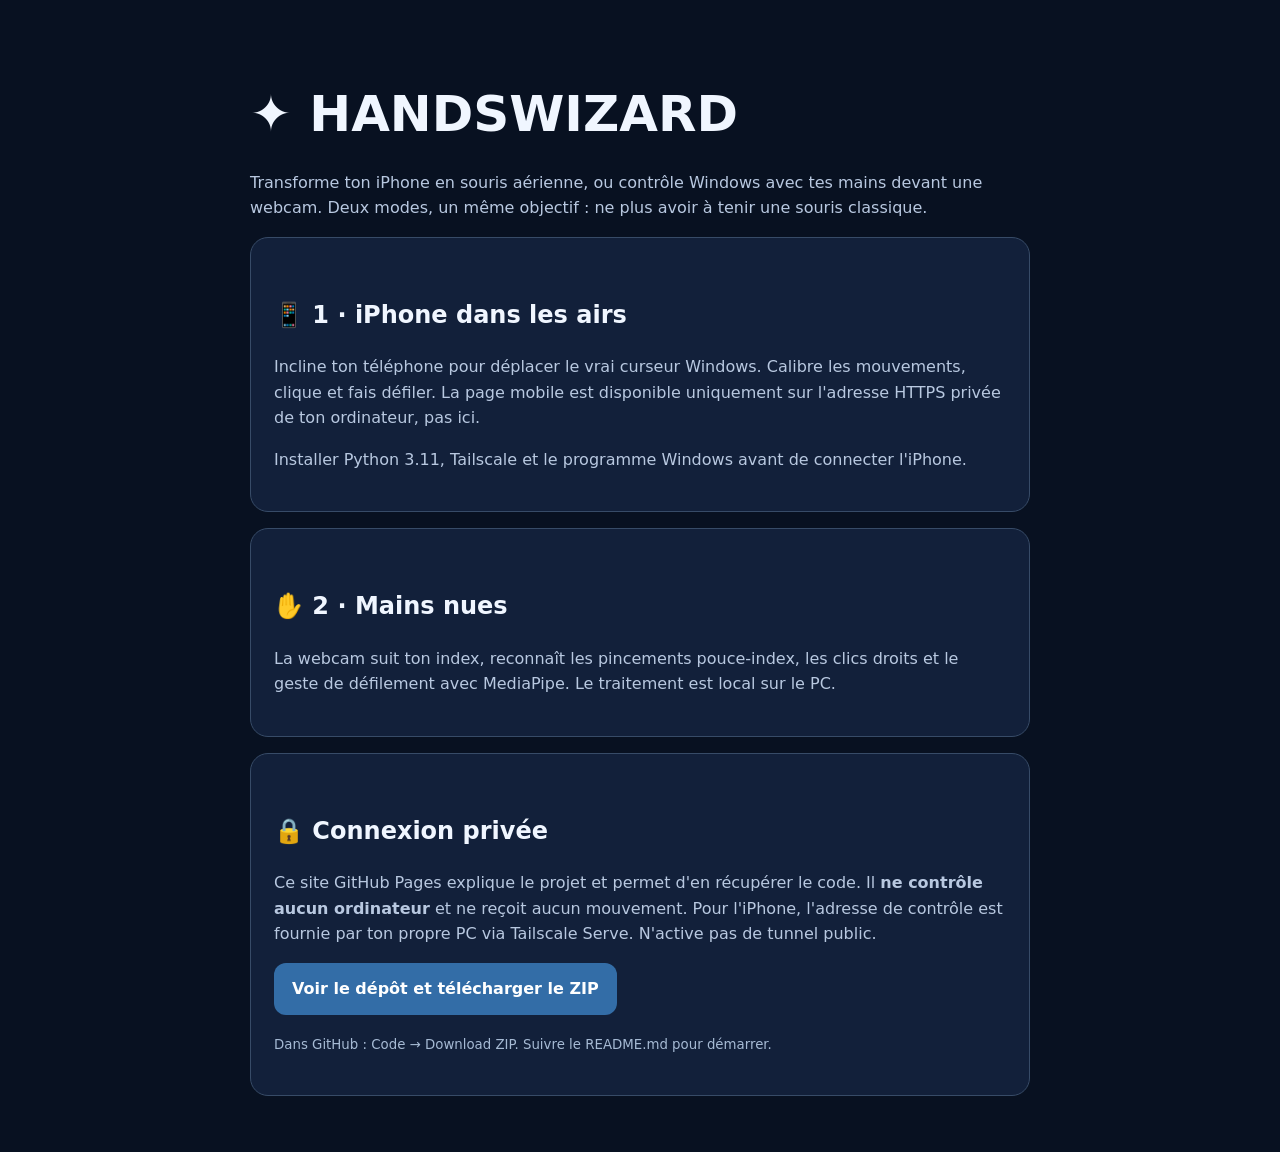
==== archives_experimentales/handswizard/v2/index.html @ 4b70976b "Ajouter l’intégration locale et archiver les prototypes" ====
<!doctype html><html lang="fr-CA"><head><meta charset="utf-8"><meta name="viewport" content="width=device-width,initial-scale=1"><title>Handswizard — souris aérienne</title><style>:root{font-family:system-ui,-apple-system,sans-serif;color-scheme:dark}body{max-width:780px;margin:0 auto;padding:40px 20px;background:#081121;color:#f0f6ff;line-height:1.6}h1{font-size:clamp(30px,5vw,50px);margin-bottom:0}h2{margin-top:35px}p{color:#b8c8e0}.card{background:#12203a;border:1px solid #374b67;border-radius:18px;padding:23px;margin:16px 0}a{color:#a2d2ff}.btn{display:inline-block;background:#336da7;border-radius:12px;padding:13px 18px;color:white;text-decoration:none;font-weight:700}code{background:#07101f;padding:3px 6px;border-radius:5px}small{color:#a6bad4}</style></head><body><h1>✦ HANDSWIZARD</h1><p>Transforme ton iPhone en souris aérienne, ou contrôle Windows avec tes mains devant une webcam. Deux modes, un même objectif : ne plus avoir à tenir une souris classique.</p><div class="card"><h2>📱 1 · iPhone dans les airs</h2><p>Incline ton téléphone pour déplacer le vrai curseur Windows. Calibre les mouvements, clique et fais défiler. La page mobile est disponible uniquement sur l'adresse HTTPS privée de ton ordinateur, pas ici.</p><p>Installer Python 3.11, Tailscale et le programme Windows avant de connecter l'iPhone.</p></div><div class="card"><h2>✋ 2 · Mains nues</h2><p>La webcam suit ton index, reconnaît les pincements pouce-index, les clics droits et le geste de défilement avec MediaPipe. Le traitement est local sur le PC.</p></div><div class="card"><h2>🔒 Connexion privée</h2><p>Ce site GitHub Pages explique le projet et permet d'en récupérer le code. Il <strong>ne contrôle aucun ordinateur</strong> et ne reçoit aucun mouvement. Pour l'iPhone, l'adresse de contrôle est fournie par ton propre PC via Tailscale Serve. N'active pas de tunnel public.</p><a class="btn" href="https://github.com/CEOMELYXJA/handswizard">Voir le dépôt et télécharger le ZIP</a><p><small>Dans GitHub : Code → Download ZIP. Suivre le README.md pour démarrer.</small></p></div></body></html>
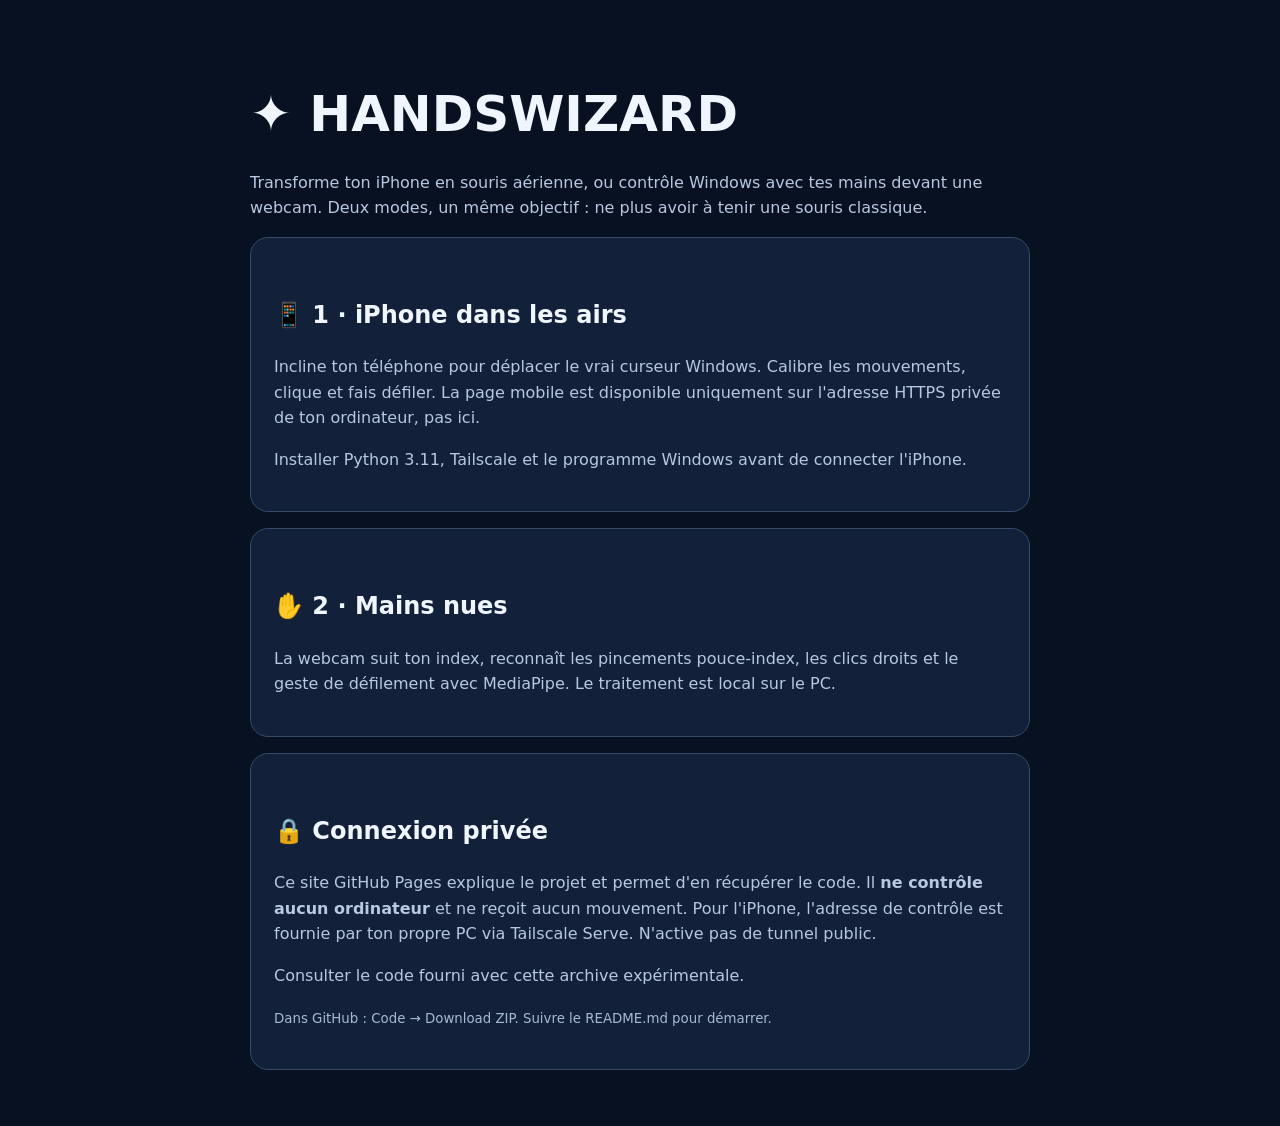
==== commit 5308905f: "Renforcer les contrôles de sécurité et nettoyer la documentation" ====
--- a/archives_experimentales/handswizard/v2/index.html
+++ b/archives_experimentales/handswizard/v2/index.html
@@ -1 +1,2 @@
-<!doctype html><html lang="fr-CA"><head><meta charset="utf-8"><meta name="viewport" content="width=device-width,initial-scale=1"><title>Handswizard — souris aérienne</title><style>:root{font-family:system-ui,-apple-system,sans-serif;color-scheme:dark}body{max-width:780px;margin:0 auto;padding:40px 20px;background:#081121;color:#f0f6ff;line-height:1.6}h1{font-size:clamp(30px,5vw,50px);margin-bottom:0}h2{margin-top:35px}p{color:#b8c8e0}.card{background:#12203a;border:1px solid #374b67;border-radius:18px;padding:23px;margin:16px 0}a{color:#a2d2ff}.btn{display:inline-block;background:#336da7;border-radius:12px;padding:13px 18px;color:white;text-decoration:none;font-weight:700}code{background:#07101f;padding:3px 6px;border-radius:5px}small{color:#a6bad4}</style></head><body><h1>✦ HANDSWIZARD</h1><p>Transforme ton iPhone en souris aérienne, ou contrôle Windows avec tes mains devant une webcam. Deux modes, un même objectif : ne plus avoir à tenir une souris classique.</p><div class="card"><h2>📱 1 · iPhone dans les airs</h2><p>Incline ton téléphone pour déplacer le vrai curseur Windows. Calibre les mouvements, clique et fais défiler. La page mobile est disponible uniquement sur l'adresse HTTPS privée de ton ordinateur, pas ici.</p><p>Installer Python 3.11, Tailscale et le programme Windows avant de connecter l'iPhone.</p></div><div class="card"><h2>✋ 2 · Mains nues</h2><p>La webcam suit ton index, reconnaît les pincements pouce-index, les clics droits et le geste de défilement avec MediaPipe. Le traitement est local sur le PC.</p></div><div class="card"><h2>🔒 Connexion privée</h2><p>Ce site GitHub Pages explique le projet et permet d'en récupérer le code. Il <strong>ne contrôle aucun ordinateur</strong> et ne reçoit aucun mouvement. Pour l'iPhone, l'adresse de contrôle est fournie par ton propre PC via Tailscale Serve. N'active pas de tunnel public.</p><a class="btn" href="https://github.com/CEOMELYXJA/handswizard">Voir le dépôt et télécharger le ZIP</a><p><small>Dans GitHub : Code → Download ZIP. Suivre le README.md pour démarrer.</small></p></div></body></html>
+<!doctype html><html lang="fr-CA"><head><meta charset="utf-8"><meta name="viewport" content="width=device-width,initial-scale=1"><title>Handswizard — souris aérienne</title><style>:root{font-family:system-ui,-apple-system,sans-serif;color-scheme:dark}body{max-width:780px;margin:0 auto;padding:40px 20px;background:#081121;color:#f0f6ff;line-height:1.6}h1{font-size:clamp(30px,5vw,50px);margin-bottom:0}h2{margin-top:35px}p{color:#b8c8e0}.card{background:#12203a;border:1px solid #374b67;border-radius:18px;padding:23px;margin:16px 0}a{color:#a2d2ff}.btn{display:inline-block;background:#336da7;border-radius:12px;padding:13px 18px;color:white;text-decoration:none;font-weight:700}code{background:#07101f;padding:3px 6px;border-radius:5px}small{color:#a6bad4}</style></head><body><h1>✦ HANDSWIZARD</h1><p>Transforme ton iPhone en souris aérienne, ou contrôle Windows avec tes mains devant une webcam. Deux modes, un même objectif : ne plus avoir à tenir une souris classique.</p><div class="card"><h2>📱 1 · iPhone dans les airs</h2><p>Incline ton téléphone pour déplacer le vrai curseur Windows. Calibre les mouvements, clique et fais défiler. La page mobile est disponible uniquement sur l'adresse HTTPS privée de ton ordinateur, pas ici.</p><p>Installer Python 3.11, Tailscale et le programme Windows avant de connecter l'iPhone.</p></div><div class="card"><h2>✋ 2 · Mains nues</h2><p>La webcam suit ton index, reconnaît les pincements pouce-index, les clics droits et le geste de défilement avec MediaPipe. Le traitement est local sur le PC.</p></div><div class="card"><h2>🔒 Connexion privée</h2><p>Ce site GitHub Pages explique le projet et permet d'en récupérer le code. Il <strong>ne contrôle aucun ordinateur</strong> et ne reçoit aucun mouvement. Pour l'iPhone, l'adresse de contrôle est fournie par ton propre PC via Tailscale Serve. N'active pas de tunnel public.</p><p>Consulter le code fourni avec cette archive expérimentale.</p><p><small>Dans GitHub : Code → Download ZIP. Suivre le README.md pour démarrer.</small></p></div></body></html>
+
